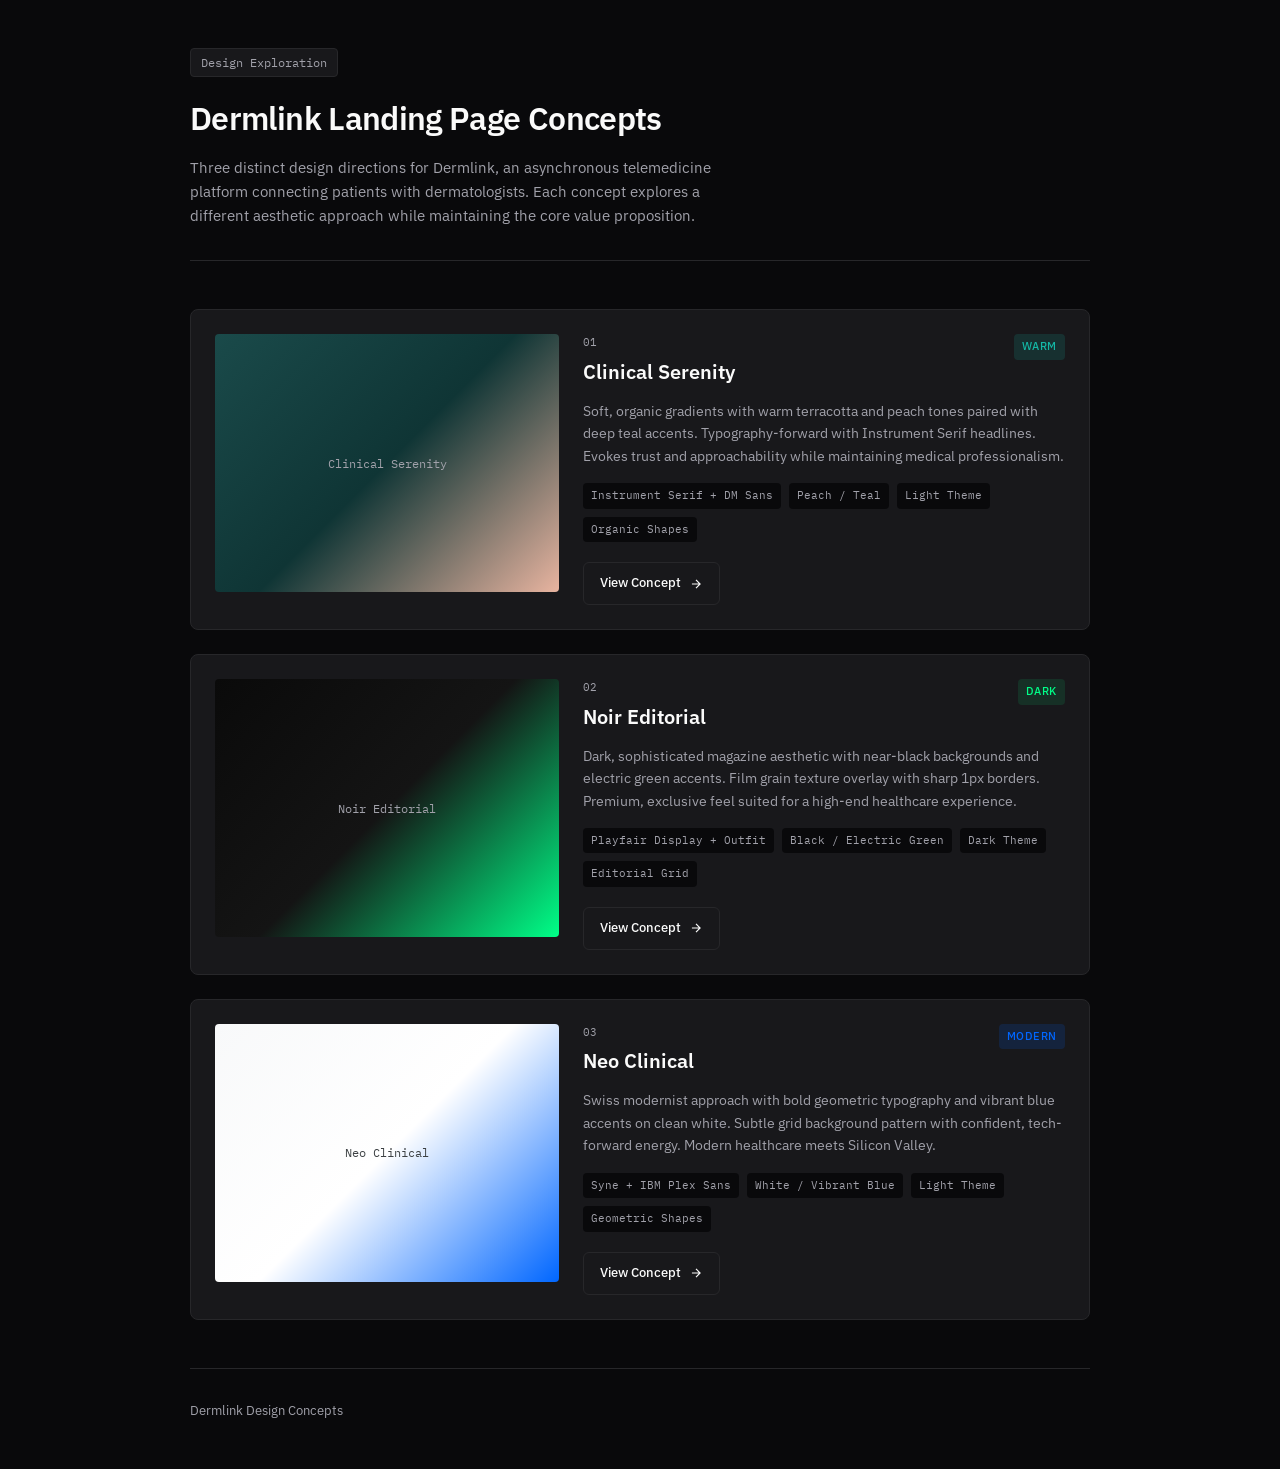
==== index.html @ 515d7f0e "first push" ====
<!doctype html>
<html lang="en">
    <head>
        <meta charset="UTF-8" />
        <meta name="viewport" content="width=device-width, initial-scale=1.0" />
        <title>Dermlink Design Concepts</title>
        <link rel="preconnect" href="https://fonts.googleapis.com" />
        <link rel="preconnect" href="https://fonts.gstatic.com" crossorigin />
        <link
            href="https://fonts.googleapis.com/css2?family=IBM+Plex+Mono:wght@400;500&family=IBM+Plex+Sans:wght@400;500;600&display=swap"
            rel="stylesheet"
        />
        <style>
            :root {
                --bg: #09090b;
                --surface: #18181b;
                --border: #27272a;
                --text: #fafafa;
                --text-muted: #a1a1aa;
                --accent-1: #14b8a6;
                --accent-2: #00ff88;
                --accent-3: #0066ff;
            }

            * {
                box-sizing: border-box;
                margin: 0;
                padding: 0;
            }

            body {
                font-family:
                    "IBM Plex Sans",
                    -apple-system,
                    sans-serif;
                font-size: 15px;
                line-height: 1.6;
                color: var(--text);
                background: var(--bg);
                min-height: 100vh;
                padding: 3rem 1.5rem;
            }

            .container {
                max-width: 900px;
                margin: 0 auto;
            }

            header {
                margin-bottom: 3rem;
                padding-bottom: 2rem;
                border-bottom: 1px solid var(--border);
            }

            .badge {
                display: inline-block;
                padding: 0.25rem 0.625rem;
                background: var(--surface);
                border: 1px solid var(--border);
                border-radius: 4px;
                font-family: "IBM Plex Mono", monospace;
                font-size: 0.75rem;
                color: var(--text-muted);
                margin-bottom: 1rem;
            }

            h1 {
                font-size: 2rem;
                font-weight: 600;
                letter-spacing: -0.02em;
                margin-bottom: 0.75rem;
            }

            header p {
                color: var(--text-muted);
                max-width: 560px;
            }

            .concepts {
                display: flex;
                flex-direction: column;
                gap: 1.5rem;
            }

            .concept {
                display: grid;
                grid-template-columns: 1fr 1.4fr;
                gap: 1.5rem;
                padding: 1.5rem;
                background: var(--surface);
                border: 1px solid var(--border);
                border-radius: 8px;
                transition: border-color 0.2s;
            }

            .concept:hover {
                border-color: #3f3f46;
            }

            .concept-preview {
                aspect-ratio: 4/3;
                border-radius: 4px;
                overflow: hidden;
                position: relative;
            }

            .concept-preview img {
                width: 100%;
                height: 100%;
                object-fit: cover;
            }

            .preview-placeholder {
                width: 100%;
                height: 100%;
                display: flex;
                align-items: center;
                justify-content: center;
                font-family: "IBM Plex Mono", monospace;
                font-size: 0.75rem;
                color: var(--text-muted);
            }

            .concept-1 .preview-placeholder {
                background: linear-gradient(
                    135deg,
                    #1a4a4a 0%,
                    #0f3535 50%,
                    #e8b4a0 100%
                );
            }

            .concept-2 .preview-placeholder {
                background: linear-gradient(
                    135deg,
                    #0a0a0a 0%,
                    #141414 50%,
                    #00ff88 100%
                );
            }

            .concept-3 .preview-placeholder {
                background: linear-gradient(
                    135deg,
                    #f8f9fa 0%,
                    #ffffff 50%,
                    #0066ff 100%
                );
                color: #3c4043;
            }

            .concept-info {
                display: flex;
                flex-direction: column;
            }

            .concept-header {
                display: flex;
                align-items: flex-start;
                justify-content: space-between;
                gap: 1rem;
                margin-bottom: 0.75rem;
            }

            .concept-num {
                font-family: "IBM Plex Mono", monospace;
                font-size: 0.6875rem;
                color: var(--text-muted);
                margin-bottom: 0.25rem;
            }

            .concept h2 {
                font-size: 1.25rem;
                font-weight: 600;
            }

            .concept-tag {
                flex-shrink: 0;
                padding: 0.25rem 0.5rem;
                border-radius: 4px;
                font-size: 0.6875rem;
                font-weight: 500;
                text-transform: uppercase;
                letter-spacing: 0.05em;
            }

            .concept-1 .concept-tag {
                background: rgba(20, 184, 166, 0.15);
                color: var(--accent-1);
            }

            .concept-2 .concept-tag {
                background: rgba(0, 255, 136, 0.1);
                color: var(--accent-2);
            }

            .concept-3 .concept-tag {
                background: rgba(0, 102, 255, 0.15);
                color: var(--accent-3);
            }

            .concept-desc {
                color: var(--text-muted);
                font-size: 0.875rem;
                margin-bottom: 1rem;
                flex: 1;
            }

            .concept-details {
                display: flex;
                flex-wrap: wrap;
                gap: 0.5rem;
                margin-bottom: 1.25rem;
            }

            .detail {
                padding: 0.25rem 0.5rem;
                background: var(--bg);
                border-radius: 4px;
                font-family: "IBM Plex Mono", monospace;
                font-size: 0.6875rem;
                color: var(--text-muted);
            }

            .concept-link {
                display: inline-flex;
                align-items: center;
                gap: 0.5rem;
                padding: 0.625rem 1rem;
                background: transparent;
                border: 1px solid var(--border);
                border-radius: 6px;
                color: var(--text);
                font-size: 0.8125rem;
                font-weight: 500;
                text-decoration: none;
                transition: all 0.15s;
                align-self: flex-start;
            }

            .concept-link:hover {
                background: var(--bg);
                border-color: var(--text-muted);
            }

            .concept-link svg {
                width: 14px;
                height: 14px;
            }

            footer {
                margin-top: 3rem;
                padding-top: 2rem;
                border-top: 1px solid var(--border);
                display: flex;
                justify-content: space-between;
                align-items: center;
                color: var(--text-muted);
                font-size: 0.8125rem;
            }

            footer a {
                color: var(--text);
                text-decoration: none;
            }

            footer a:hover {
                text-decoration: underline;
            }

            @media (max-width: 700px) {
                body {
                    padding: 2rem 1rem;
                }

                .concept {
                    grid-template-columns: 1fr;
                    gap: 1rem;
                }

                .concept-preview {
                    aspect-ratio: 16/9;
                }

                footer {
                    flex-direction: column;
                    gap: 0.5rem;
                    text-align: center;
                }
            }
        </style>
    </head>
    <body>
        <div class="container">
            <header>
                <div class="badge">Design Exploration</div>
                <h1>Dermlink Landing Page Concepts</h1>
                <p>
                    Three distinct design directions for Dermlink, an
                    asynchronous telemedicine platform connecting patients with
                    dermatologists. Each concept explores a different aesthetic
                    approach while maintaining the core value proposition.
                </p>
            </header>

            <div class="concepts">
                <article class="concept concept-1">
                    <div class="concept-preview">
                        <div class="preview-placeholder">Clinical Serenity</div>
                    </div>
                    <div class="concept-info">
                        <div class="concept-header">
                            <div>
                                <div class="concept-num">01</div>
                                <h2>Clinical Serenity</h2>
                            </div>
                            <span class="concept-tag">Warm</span>
                        </div>
                        <p class="concept-desc">
                            Soft, organic gradients with warm terracotta and
                            peach tones paired with deep teal accents.
                            Typography-forward with Instrument Serif headlines.
                            Evokes trust and approachability while maintaining
                            medical professionalism.
                        </p>
                        <div class="concept-details">
                            <span class="detail"
                                >Instrument Serif + DM Sans</span
                            >
                            <span class="detail">Peach / Teal</span>
                            <span class="detail">Light Theme</span>
                            <span class="detail">Organic Shapes</span>
                        </div>
                        <a href="concept-1/" class="concept-link">
                            View Concept
                            <svg
                                viewBox="0 0 24 24"
                                fill="none"
                                stroke="currentColor"
                                stroke-width="2"
                            >
                                <path d="M5 12h14M12 5l7 7-7 7" />
                            </svg>
                        </a>
                    </div>
                </article>

                <article class="concept concept-2">
                    <div class="concept-preview">
                        <div class="preview-placeholder">Noir Editorial</div>
                    </div>
                    <div class="concept-info">
                        <div class="concept-header">
                            <div>
                                <div class="concept-num">02</div>
                                <h2>Noir Editorial</h2>
                            </div>
                            <span class="concept-tag">Dark</span>
                        </div>
                        <p class="concept-desc">
                            Dark, sophisticated magazine aesthetic with
                            near-black backgrounds and electric green accents.
                            Film grain texture overlay with sharp 1px borders.
                            Premium, exclusive feel suited for a high-end
                            healthcare experience.
                        </p>
                        <div class="concept-details">
                            <span class="detail"
                                >Playfair Display + Outfit</span
                            >
                            <span class="detail">Black / Electric Green</span>
                            <span class="detail">Dark Theme</span>
                            <span class="detail">Editorial Grid</span>
                        </div>
                        <a href="concept-2/" class="concept-link">
                            View Concept
                            <svg
                                viewBox="0 0 24 24"
                                fill="none"
                                stroke="currentColor"
                                stroke-width="2"
                            >
                                <path d="M5 12h14M12 5l7 7-7 7" />
                            </svg>
                        </a>
                    </div>
                </article>

                <article class="concept concept-3">
                    <div class="concept-preview">
                        <div class="preview-placeholder">Neo Clinical</div>
                    </div>
                    <div class="concept-info">
                        <div class="concept-header">
                            <div>
                                <div class="concept-num">03</div>
                                <h2>Neo Clinical</h2>
                            </div>
                            <span class="concept-tag">Modern</span>
                        </div>
                        <p class="concept-desc">
                            Swiss modernist approach with bold geometric
                            typography and vibrant blue accents on clean white.
                            Subtle grid background pattern with confident,
                            tech-forward energy. Modern healthcare meets Silicon
                            Valley.
                        </p>
                        <div class="concept-details">
                            <span class="detail">Syne + IBM Plex Sans</span>
                            <span class="detail">White / Vibrant Blue</span>
                            <span class="detail">Light Theme</span>
                            <span class="detail">Geometric Shapes</span>
                        </div>
                        <a href="concept-3/" class="concept-link">
                            View Concept
                            <svg
                                viewBox="0 0 24 24"
                                fill="none"
                                stroke="currentColor"
                                stroke-width="2"
                            >
                                <path d="M5 12h14M12 5l7 7-7 7" />
                            </svg>
                        </a>
                    </div>
                </article>
            </div>

            <footer>
                <p>Dermlink Design Concepts</p>
            </footer>
        </div>
    </body>
</html>
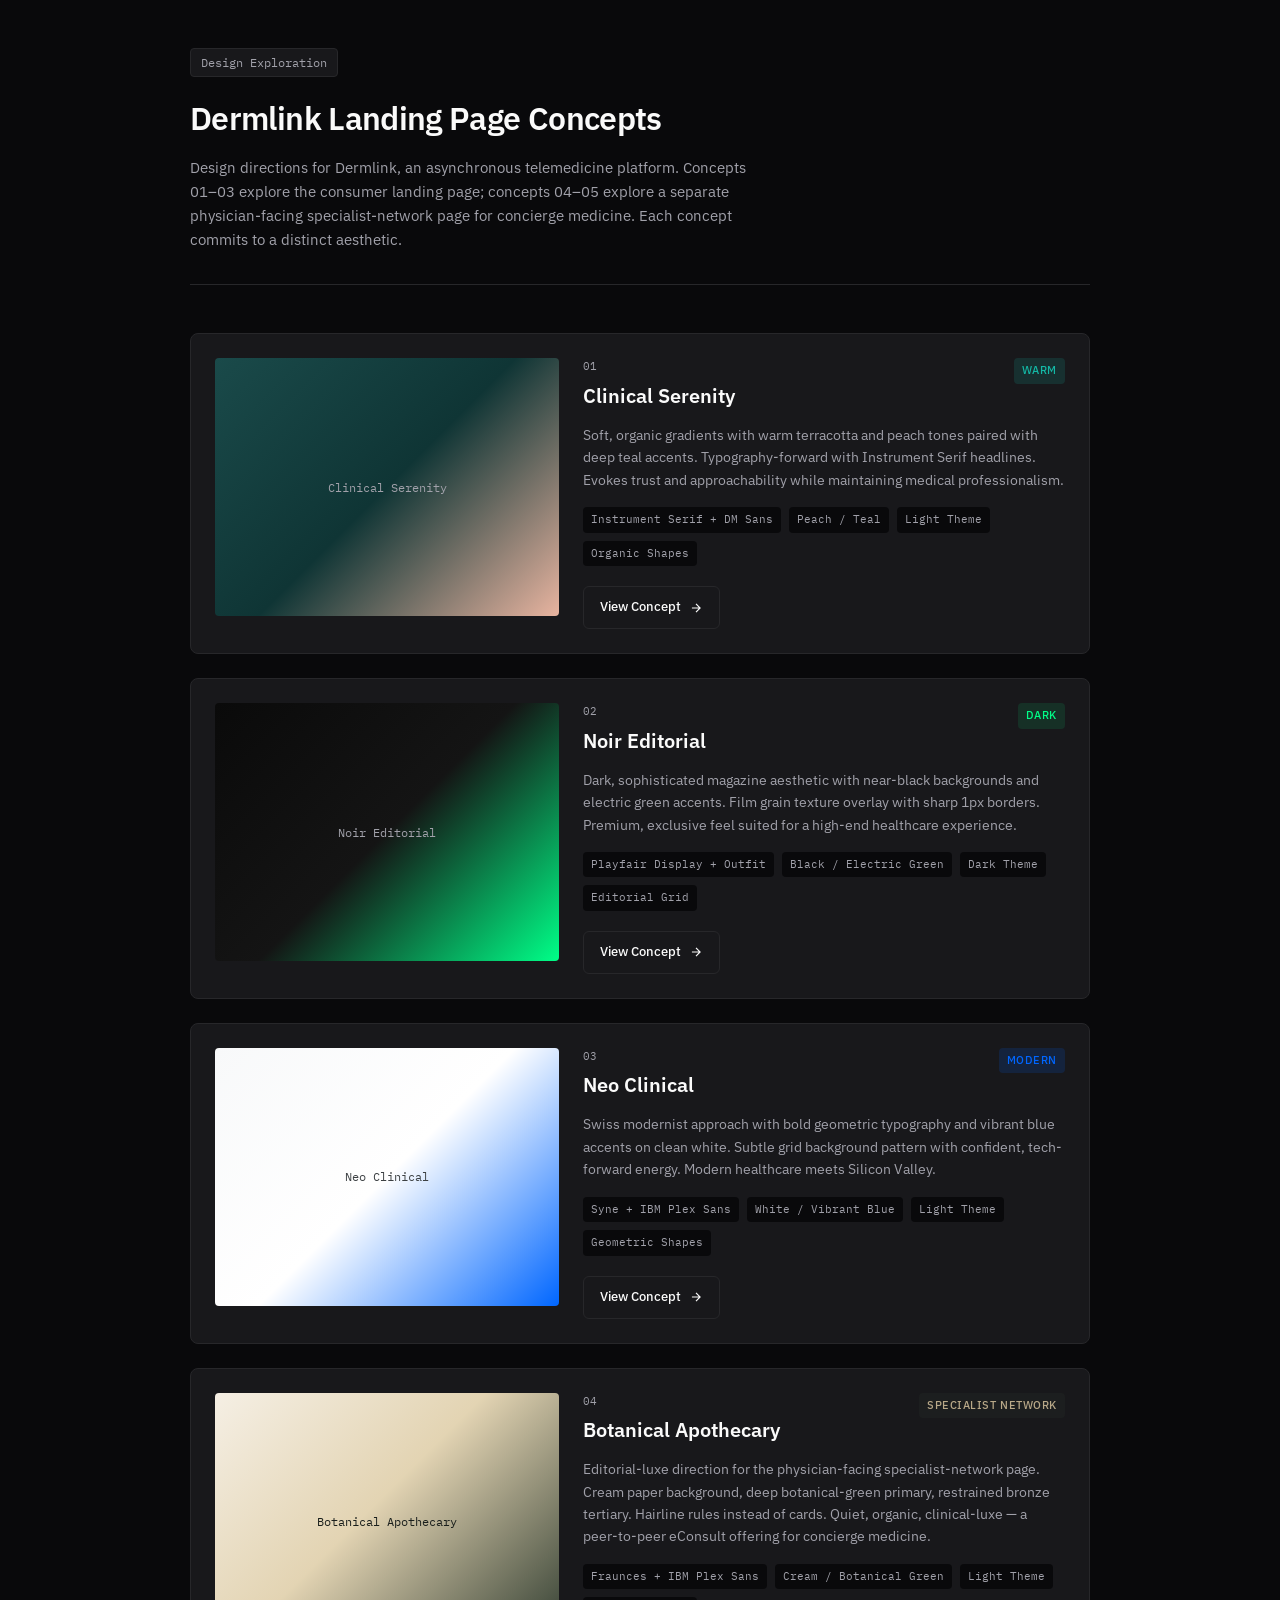
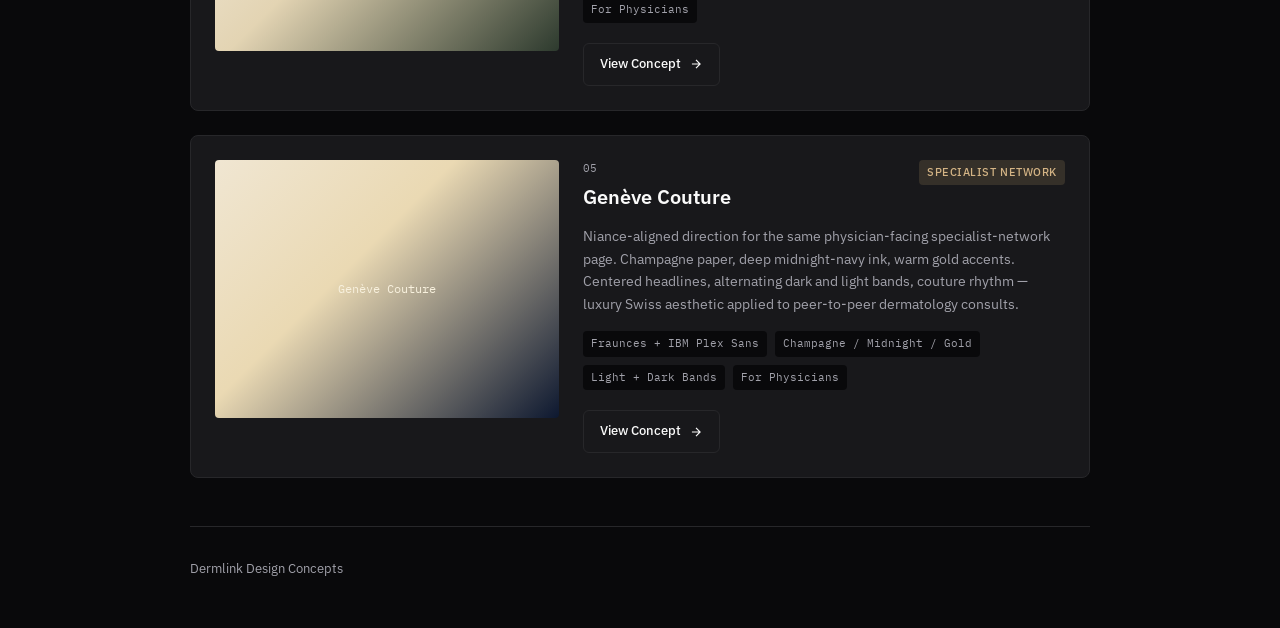
==== commit 577bccbb: "adding new concepts" ====
--- a/index.html
+++ b/index.html
@@ -149,6 +149,26 @@
                 color: #3c4043;
             }
 
+            .concept-4 .preview-placeholder {
+                background: linear-gradient(
+                    135deg,
+                    #f5efe4 0%,
+                    #e3d4b3 45%,
+                    #2d3a2e 100%
+                );
+                color: #1a1f1c;
+            }
+
+            .concept-5 .preview-placeholder {
+                background: linear-gradient(
+                    135deg,
+                    #f0e6d2 0%,
+                    #ead9b3 40%,
+                    #0d1830 100%
+                );
+                color: #f8f1de;
+            }
+
             .concept-info {
                 display: flex;
                 flex-direction: column;
@@ -197,6 +217,16 @@
             .concept-3 .concept-tag {
                 background: rgba(0, 102, 255, 0.15);
                 color: var(--accent-3);
+            }
+
+            .concept-4 .concept-tag {
+                background: rgba(45, 58, 46, 0.2);
+                color: #b8a888;
+            }
+
+            .concept-5 .concept-tag {
+                background: rgba(184, 153, 104, 0.18);
+                color: #d4b485;
             }
 
             .concept-desc {
@@ -296,10 +326,11 @@
                 <div class="badge">Design Exploration</div>
                 <h1>Dermlink Landing Page Concepts</h1>
                 <p>
-                    Three distinct design directions for Dermlink, an
-                    asynchronous telemedicine platform connecting patients with
-                    dermatologists. Each concept explores a different aesthetic
-                    approach while maintaining the core value proposition.
+                    Design directions for Dermlink, an asynchronous telemedicine
+                    platform. Concepts 01–03 explore the consumer landing page;
+                    concepts 04–05 explore a separate physician-facing
+                    specialist-network page for concierge medicine. Each
+                    concept commits to a distinct aesthetic.
                 </p>
             </header>
 
@@ -424,6 +455,86 @@
                         </a>
                     </div>
                 </article>
+
+                <article class="concept concept-4">
+                    <div class="concept-preview">
+                        <div class="preview-placeholder">Botanical Apothecary</div>
+                    </div>
+                    <div class="concept-info">
+                        <div class="concept-header">
+                            <div>
+                                <div class="concept-num">04</div>
+                                <h2>Botanical Apothecary</h2>
+                            </div>
+                            <span class="concept-tag">Specialist Network</span>
+                        </div>
+                        <p class="concept-desc">
+                            Editorial-luxe direction for the physician-facing
+                            specialist-network page. Cream paper background,
+                            deep botanical-green primary, restrained bronze
+                            tertiary. Hairline rules instead of cards. Quiet,
+                            organic, clinical-luxe — a peer-to-peer eConsult
+                            offering for concierge medicine.
+                        </p>
+                        <div class="concept-details">
+                            <span class="detail">Fraunces + IBM Plex Sans</span>
+                            <span class="detail">Cream / Botanical Green</span>
+                            <span class="detail">Light Theme</span>
+                            <span class="detail">For Physicians</span>
+                        </div>
+                        <a href="concept-4/" class="concept-link">
+                            View Concept
+                            <svg
+                                viewBox="0 0 24 24"
+                                fill="none"
+                                stroke="currentColor"
+                                stroke-width="2"
+                            >
+                                <path d="M5 12h14M12 5l7 7-7 7" />
+                            </svg>
+                        </a>
+                    </div>
+                </article>
+
+                <article class="concept concept-5">
+                    <div class="concept-preview">
+                        <div class="preview-placeholder">Genève Couture</div>
+                    </div>
+                    <div class="concept-info">
+                        <div class="concept-header">
+                            <div>
+                                <div class="concept-num">05</div>
+                                <h2>Genève Couture</h2>
+                            </div>
+                            <span class="concept-tag">Specialist Network</span>
+                        </div>
+                        <p class="concept-desc">
+                            Niance-aligned direction for the same
+                            physician-facing specialist-network page. Champagne
+                            paper, deep midnight-navy ink, warm gold accents.
+                            Centered headlines, alternating dark and light
+                            bands, couture rhythm — luxury Swiss aesthetic
+                            applied to peer-to-peer dermatology consults.
+                        </p>
+                        <div class="concept-details">
+                            <span class="detail">Fraunces + IBM Plex Sans</span>
+                            <span class="detail">Champagne / Midnight / Gold</span>
+                            <span class="detail">Light + Dark Bands</span>
+                            <span class="detail">For Physicians</span>
+                        </div>
+                        <a href="concept-5/" class="concept-link">
+                            View Concept
+                            <svg
+                                viewBox="0 0 24 24"
+                                fill="none"
+                                stroke="currentColor"
+                                stroke-width="2"
+                            >
+                                <path d="M5 12h14M12 5l7 7-7 7" />
+                            </svg>
+                        </a>
+                    </div>
+                </article>
             </div>
 
             <footer>
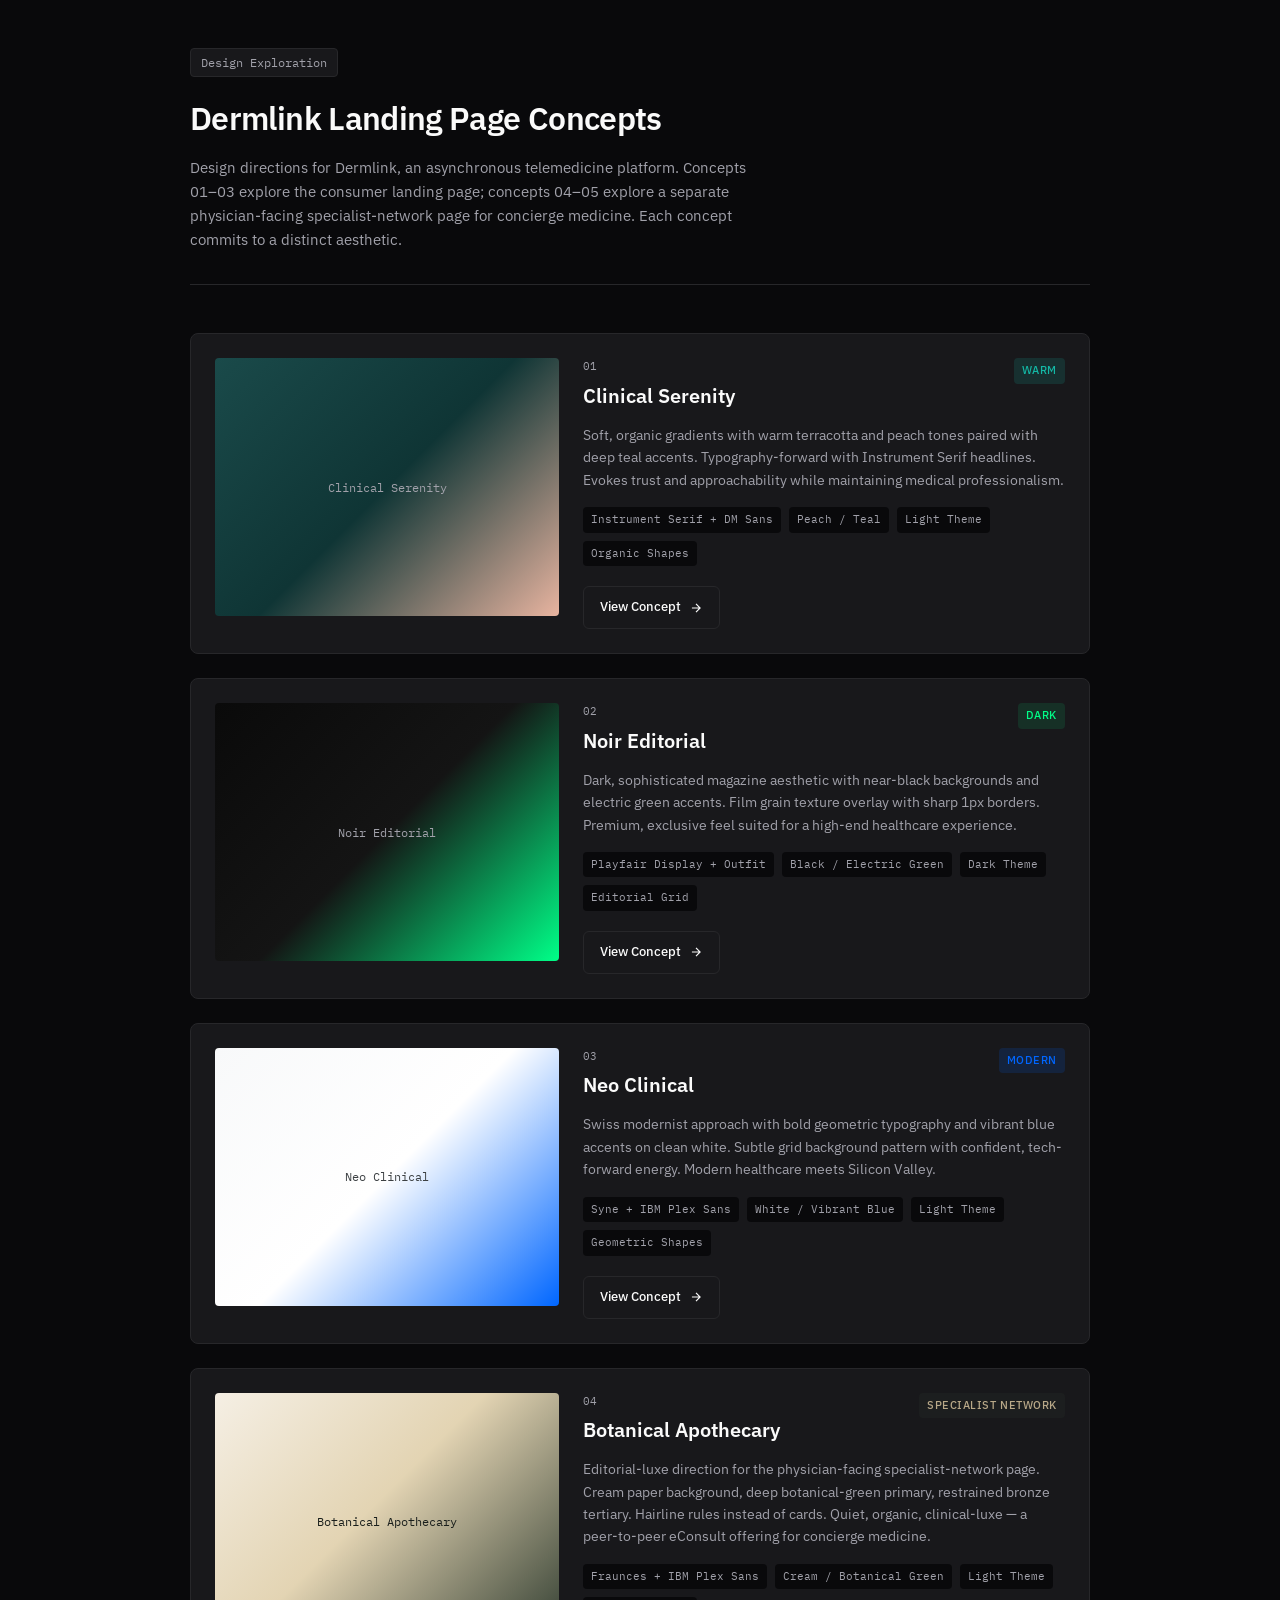
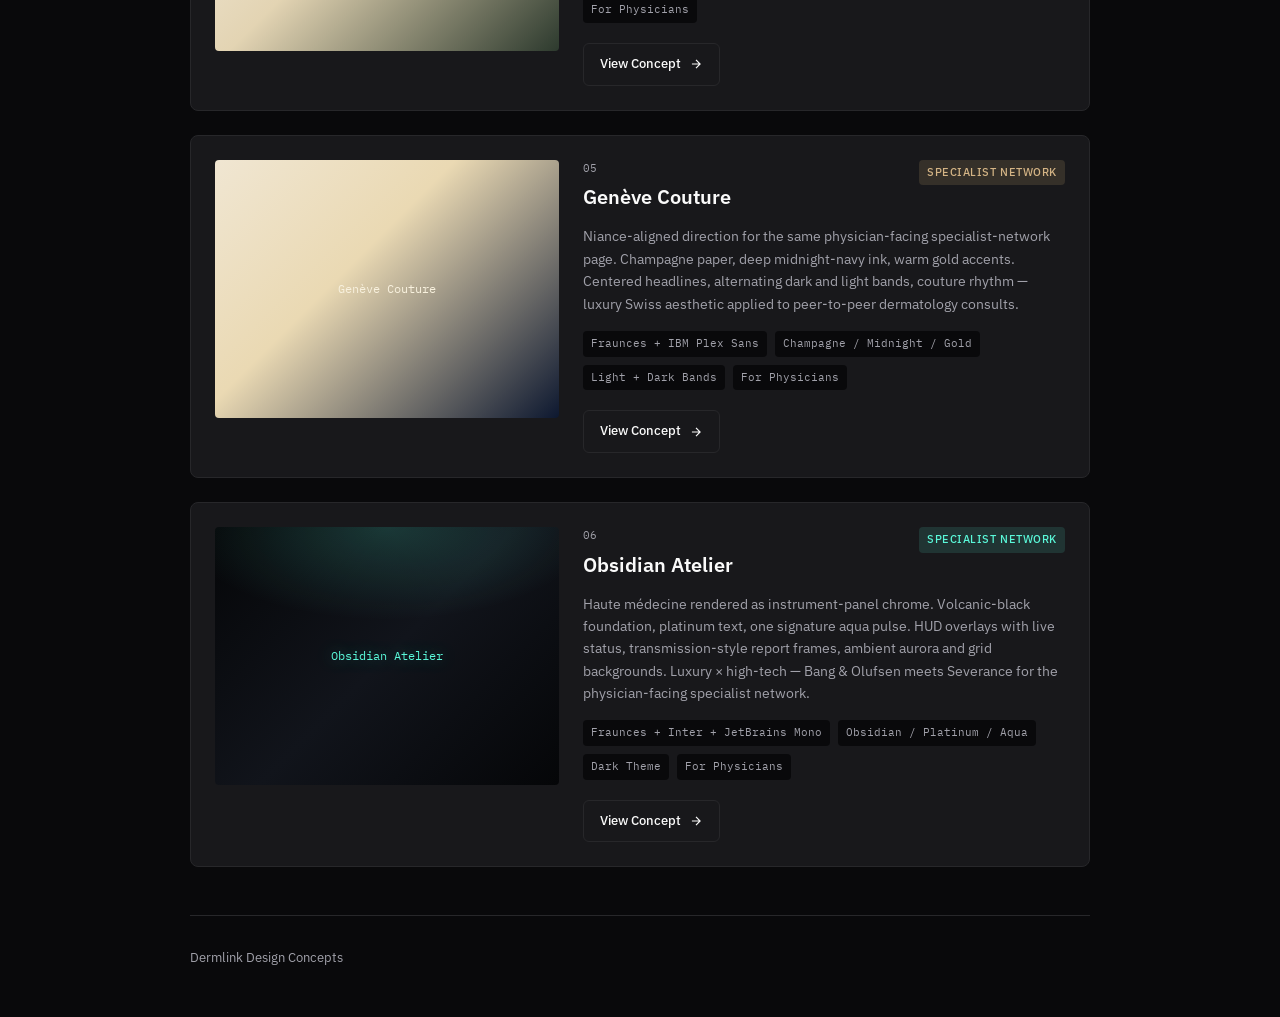
==== commit 761d401d: "adding new concepts" ====
--- a/index.html
+++ b/index.html
@@ -169,6 +169,23 @@
                 color: #f8f1de;
             }
 
+            .concept-6 .preview-placeholder {
+                background:
+                    radial-gradient(
+                        ellipse 100% 60% at 50% 0%,
+                        rgba(90, 248, 217, 0.18),
+                        transparent 60%
+                    ),
+                    linear-gradient(
+                        135deg,
+                        #050608 0%,
+                        #11141b 50%,
+                        #050608 100%
+                    );
+                color: #5af8d9;
+                text-shadow: 0 0 18px rgba(90, 248, 217, 0.45);
+            }
+
             .concept-info {
                 display: flex;
                 flex-direction: column;
@@ -227,6 +244,11 @@
             .concept-5 .concept-tag {
                 background: rgba(184, 153, 104, 0.18);
                 color: #d4b485;
+            }
+
+            .concept-6 .concept-tag {
+                background: rgba(90, 248, 217, 0.12);
+                color: #5af8d9;
             }
 
             .concept-desc {
@@ -535,6 +557,47 @@
                         </a>
                     </div>
                 </article>
+
+                <article class="concept concept-6">
+                    <div class="concept-preview">
+                        <div class="preview-placeholder">Obsidian Atelier</div>
+                    </div>
+                    <div class="concept-info">
+                        <div class="concept-header">
+                            <div>
+                                <div class="concept-num">06</div>
+                                <h2>Obsidian Atelier</h2>
+                            </div>
+                            <span class="concept-tag">Specialist Network</span>
+                        </div>
+                        <p class="concept-desc">
+                            Haute médecine rendered as instrument-panel chrome.
+                            Volcanic-black foundation, platinum text, one
+                            signature aqua pulse. HUD overlays with live status,
+                            transmission-style report frames, ambient aurora and
+                            grid backgrounds. Luxury × high-tech — Bang &amp;
+                            Olufsen meets Severance for the physician-facing
+                            specialist network.
+                        </p>
+                        <div class="concept-details">
+                            <span class="detail">Fraunces + Inter + JetBrains Mono</span>
+                            <span class="detail">Obsidian / Platinum / Aqua</span>
+                            <span class="detail">Dark Theme</span>
+                            <span class="detail">For Physicians</span>
+                        </div>
+                        <a href="concept-6/" class="concept-link">
+                            View Concept
+                            <svg
+                                viewBox="0 0 24 24"
+                                fill="none"
+                                stroke="currentColor"
+                                stroke-width="2"
+                            >
+                                <path d="M5 12h14M12 5l7 7-7 7" />
+                            </svg>
+                        </a>
+                    </div>
+                </article>
             </div>
 
             <footer>
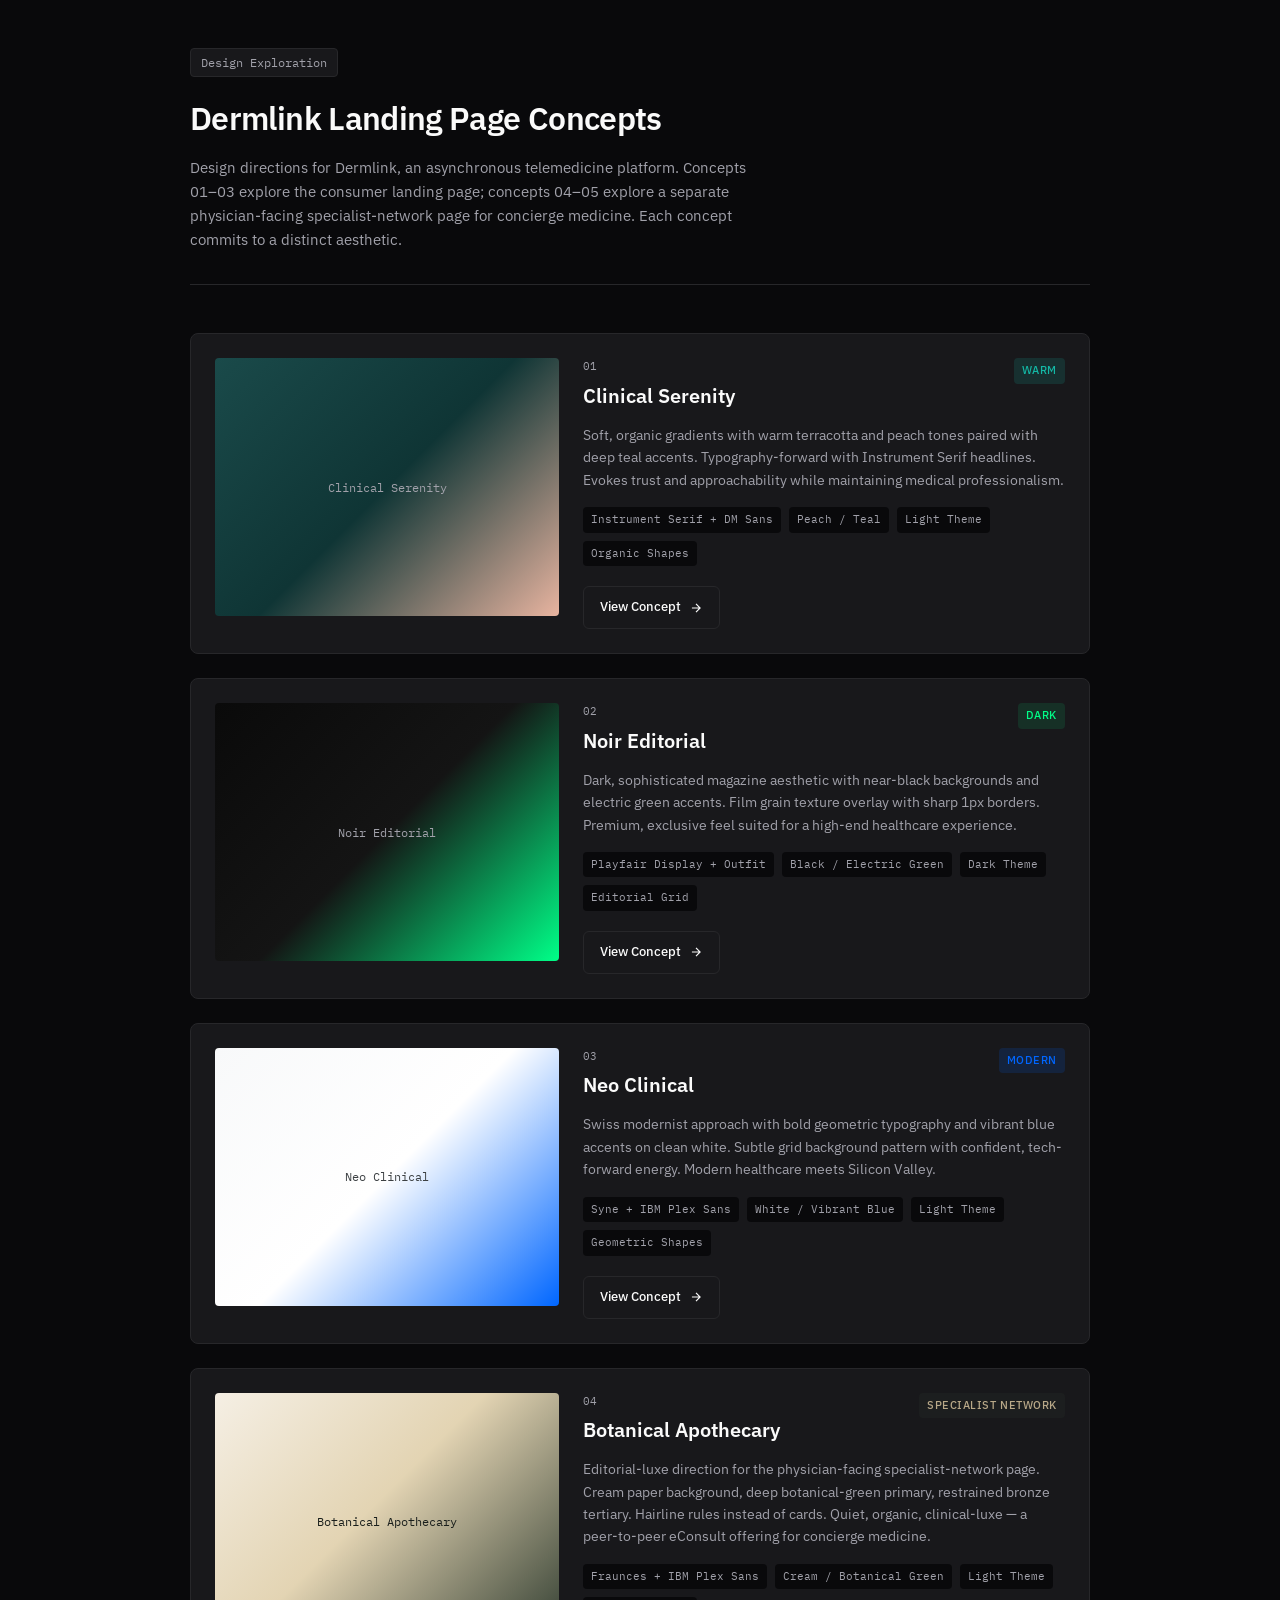
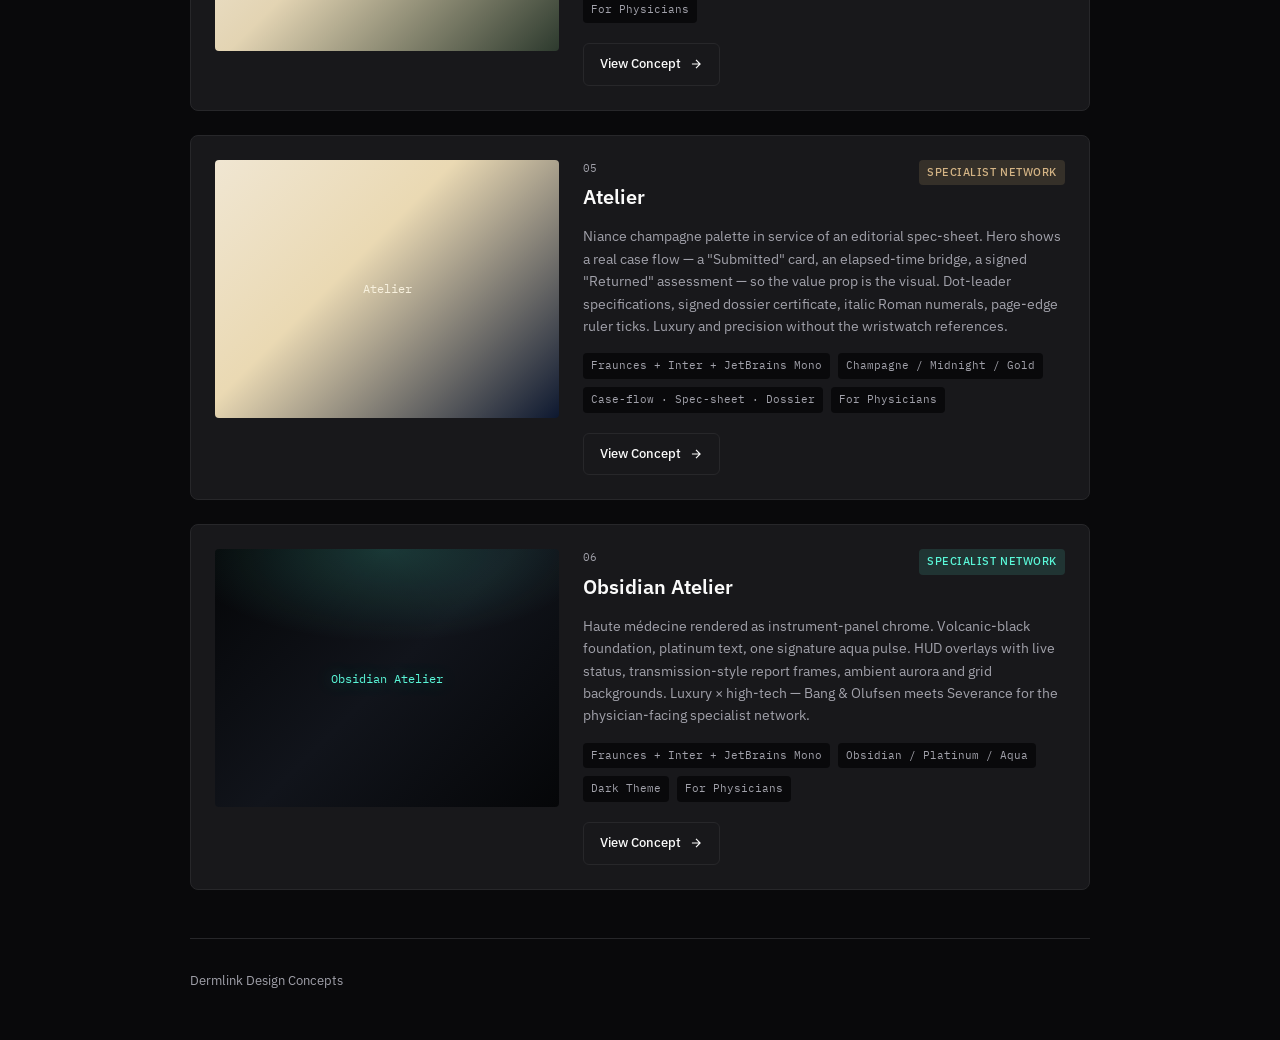
==== commit e1cb98a7: "adding new concepts" ====
--- a/index.html
+++ b/index.html
@@ -520,28 +520,30 @@
 
                 <article class="concept concept-5">
                     <div class="concept-preview">
-                        <div class="preview-placeholder">Genève Couture</div>
+                        <div class="preview-placeholder">Atelier</div>
                     </div>
                     <div class="concept-info">
                         <div class="concept-header">
                             <div>
                                 <div class="concept-num">05</div>
-                                <h2>Genève Couture</h2>
+                                <h2>Atelier</h2>
                             </div>
                             <span class="concept-tag">Specialist Network</span>
                         </div>
                         <p class="concept-desc">
-                            Niance-aligned direction for the same
-                            physician-facing specialist-network page. Champagne
-                            paper, deep midnight-navy ink, warm gold accents.
-                            Centered headlines, alternating dark and light
-                            bands, couture rhythm — luxury Swiss aesthetic
-                            applied to peer-to-peer dermatology consults.
+                            Niance champagne palette in service of an editorial
+                            spec-sheet. Hero shows a real case flow — a
+                            "Submitted" card, an elapsed-time bridge, a signed
+                            "Returned" assessment — so the value prop is the
+                            visual. Dot-leader specifications, signed dossier
+                            certificate, italic Roman numerals, page-edge ruler
+                            ticks. Luxury and precision without the
+                            wristwatch references.
                         </p>
                         <div class="concept-details">
-                            <span class="detail">Fraunces + IBM Plex Sans</span>
+                            <span class="detail">Fraunces + Inter + JetBrains Mono</span>
                             <span class="detail">Champagne / Midnight / Gold</span>
-                            <span class="detail">Light + Dark Bands</span>
+                            <span class="detail">Case-flow · Spec-sheet · Dossier</span>
                             <span class="detail">For Physicians</span>
                         </div>
                         <a href="concept-5/" class="concept-link">
